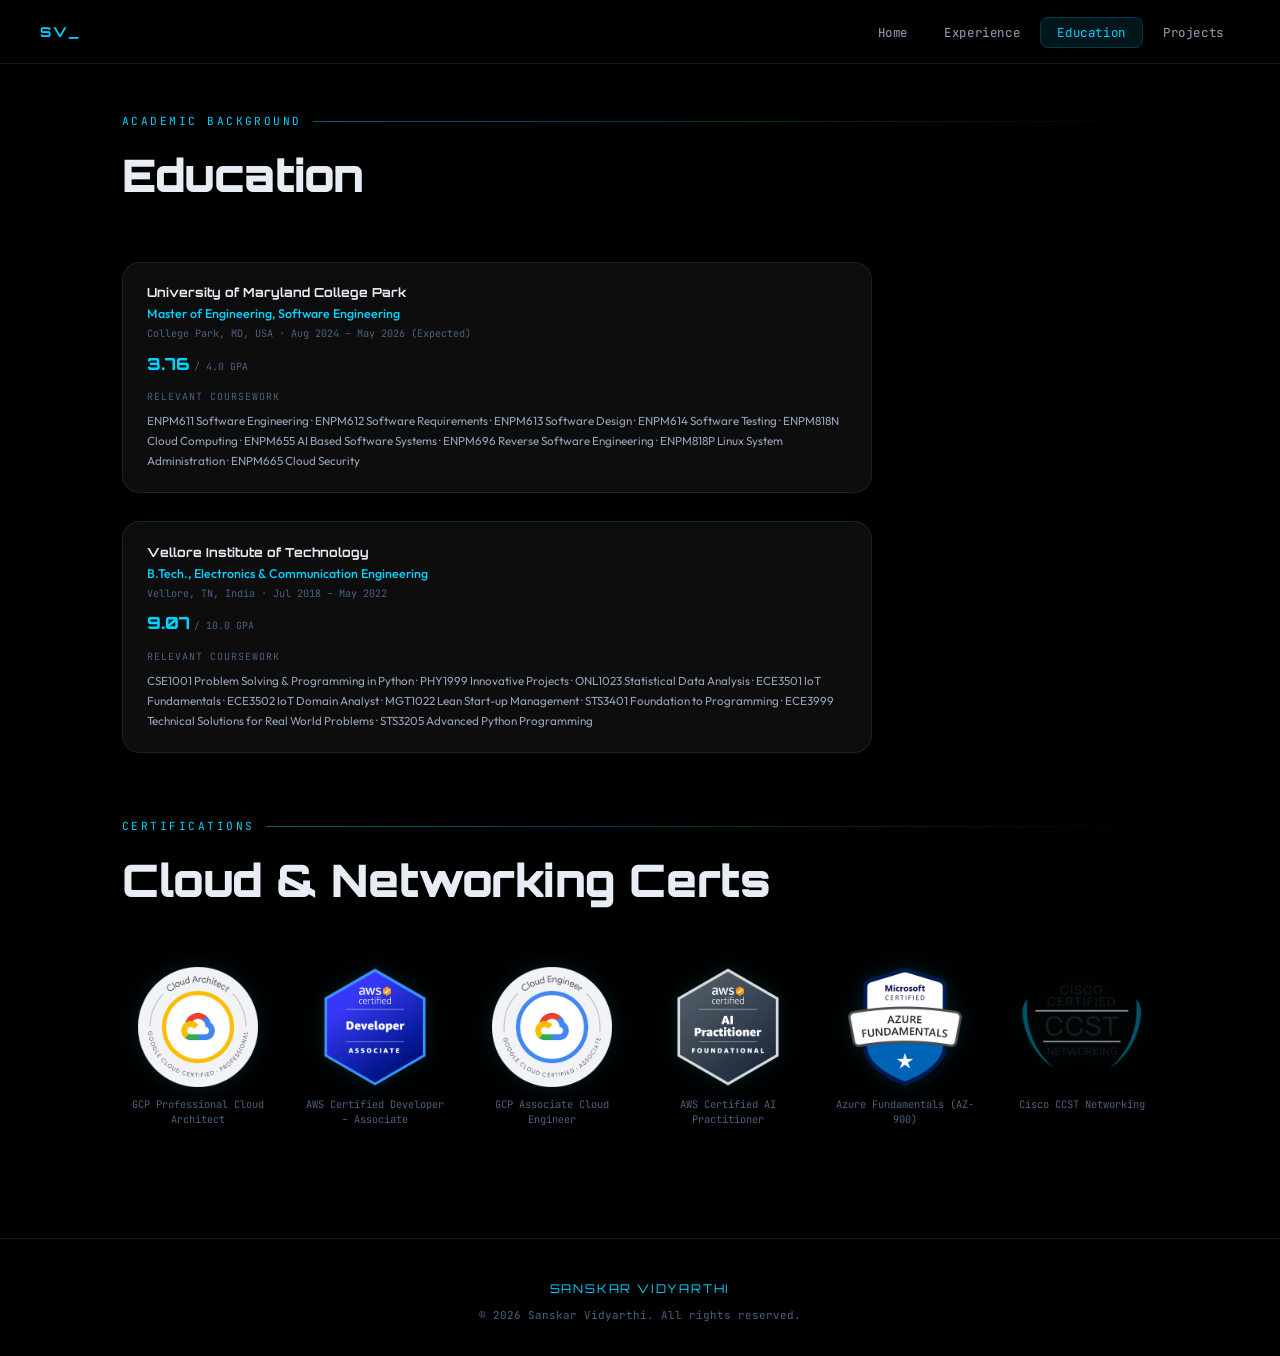
==== pages/education.html @ 335a266a "Website different sections added" ====
<!DOCTYPE html>
<html lang="en">
<head>
  <meta charset="UTF-8" />
  <meta name="viewport" content="width=device-width, initial-scale=1.0" />
  <title>Education — Sanskar Vidyarthi</title>
  <link rel="stylesheet" href="../css/global.css" />
  <link rel="stylesheet" href="../css/experience.css" />
  <style>
    /* ── Education-only overrides ── */
    .edu-standalone {
      display: flex;
      flex-direction: column;
      gap: 1.75rem;
      margin-bottom: 3.5rem;
    }
    .edu-standalone .dt-edu-card {
      max-width: 750px;
      width: 100%;
    }

    /* Certifications on this page too */
    .cert-badges-grid {
      display: grid;
      grid-template-columns: repeat(auto-fill, minmax(150px, 1fr));
      gap: 1.75rem 1.5rem;
      justify-items: center;
    }
    .cert-badge-card {
      display: flex;
      flex-direction: column;
      align-items: center;
      gap: 0.65rem;
    }
    .cert-badge-card img {
      width: 120px; height: 120px;
      object-fit: contain;
      filter: drop-shadow(0 0 10px rgba(0,210,255,0.12));
      transition: transform 0.25s, filter 0.25s;
    }
    .cert-badge-card:hover img {
      transform: translateY(-5px) scale(1.06);
      filter: drop-shadow(0 0 20px rgba(0,210,255,0.32));
    }
    .cert-badge-name {
      font-family: var(--font-mono);
      font-size: 0.65rem;
      color: var(--text-muted);
      text-align: center;
      line-height: 1.4;
      max-width: 140px;
    }
    .certs-section { margin-top: 4rem; }
  </style>
</head>
<body>

<!-- ── NAV ── -->
<nav>
  <a href="../index.html" class="nav-logo">SV_</a>
  <ul class="nav-links">
    <li><a href="../index.html">Home</a></li>
    <li><a href="experience.html">Experience</a></li>
    <li><a href="education.html">Education</a></li>
    <li><a href="projects.html">Projects</a></li>
  </ul>
  <button class="nav-hamburger" id="nav-hamburger" aria-label="Menu">
    <span></span><span></span><span></span>
  </button>
</nav>
<nav class="nav-mobile" id="nav-mobile">
  <a href="../index.html">Home</a>
  <a href="experience.html">Experience</a>
  <a href="education.html">Education</a>
  <a href="projects.html">Projects</a>
</nav>

<!-- ── PAGE CONTENT ── -->
<div class="page-content">

  <!-- Degrees -->
  <div class="section-label">academic background</div>
  <h1 class="page-title">Education</h1>

  <div class="edu-standalone">

    <div class="dt-edu-card reveal">
      <div class="dt-edu-inst">University of Maryland College Park</div>
      <div class="dt-edu-degree">Master of Engineering, Software Engineering</div>
      <div class="dt-edu-meta">College Park, MD, USA · Aug 2024 – May 2026 (Expected)</div>
      <div class="dt-edu-gpa">3.76 <span>/ 4.0 GPA</span></div>
      <div class="dt-courses-label">Relevant Coursework</div>
      <div class="dt-courses">ENPM611 Software Engineering · ENPM612 Software Requirements · ENPM613 Software Design · ENPM614 Software Testing · ENPM818N Cloud Computing · ENPM655 AI Based Software Systems · ENPM696 Reverse Software Engineering · ENPM818P Linux System Administration · ENPM665 Cloud Security</div>
    </div>

    <div class="dt-edu-card reveal">
      <div class="dt-edu-inst">Vellore Institute of Technology</div>
      <div class="dt-edu-degree">B.Tech., Electronics &amp; Communication Engineering</div>
      <div class="dt-edu-meta">Vellore, TN, India · Jul 2018 – May 2022</div>
      <div class="dt-edu-gpa">9.07 <span>/ 10.0 GPA</span></div>
      <div class="dt-courses-label">Relevant Coursework</div>
      <div class="dt-courses">CSE1001 Problem Solving &amp; Programming in Python · PHY1999 Innovative Projects · ONL1023 Statistical Data Analysis · ECE3501 IoT Fundamentals · ECE3502 IoT Domain Analyst · MGT1022 Lean Start-up Management · STS3401 Foundation to Programming · ECE3999 Technical Solutions for Real World Problems · STS3205 Advanced Python Programming</div>
    </div>

  </div>

  <!-- Certifications -->
  <div class="certs-section">
    <div class="section-label">certifications</div>
    <h1 class="page-title">Cloud &amp; Networking Certs</h1>
    <div class="cert-badges-grid">
      <div class="cert-badge-card reveal">
        <img src="../asset/cert-badges/professional-cloud-architect-certification.png" alt="GCP Professional Cloud Architect" />
        <div class="cert-badge-name">GCP Professional Cloud Architect</div>
      </div>
      <div class="cert-badge-card reveal">
        <img src="../asset/cert-badges/aws-certified-developer-associate.png" alt="AWS Certified Developer – Associate" />
        <div class="cert-badge-name">AWS Certified Developer – Associate</div>
      </div>
      <div class="cert-badge-card reveal">
        <img src="../asset/cert-badges/associate-cloud-engineer-certification.png" alt="GCP Associate Cloud Engineer" />
        <div class="cert-badge-name">GCP Associate Cloud Engineer</div>
      </div>
      <div class="cert-badge-card reveal">
        <img src="../asset/cert-badges/aws-certified-ai-practitioner.png" alt="AWS Certified AI Practitioner" />
        <div class="cert-badge-name">AWS Certified AI Practitioner</div>
      </div>
      <div class="cert-badge-card reveal">
        <img src="../asset/cert-badges/microsoft-certified-azure-fundamentals.png" alt="Azure Fundamentals AZ-900" />
        <div class="cert-badge-name">Azure Fundamentals (AZ-900)</div>
      </div>
      <div class="cert-badge-card reveal">
        <img src="../asset/cert-badges/cisco-certified-support-technician-networking-ccst-.1.png" alt="Cisco CCST Networking" />
        <div class="cert-badge-name">Cisco CCST Networking</div>
      </div>
    </div>
  </div>

</div>

<footer>
  <div class="footer-name">SANSKAR VIDYARTHI</div>
  <div class="footer-copy">© <span id="year"></span> Sanskar Vidyarthi. All rights reserved.</div>
</footer>

<script src="../js/main.js"></script>
</body>
</html>
---- css/global.css ----
/* ============================================================
   GLOBAL — shared variables, reset, nav, footer, buttons
   ============================================================ */

@import url('https://fonts.googleapis.com/css2?family=Orbitron:wght@700;900&family=Outfit:wght@300;400;500;600&family=JetBrains+Mono:wght@400;500&display=swap');

:root {
  --bg:           #000000;
  --bg-card:      #0d0d0d;
  --bg-card-hover:#141414;
  --border:       rgba(0, 210, 255, 0.14);
  --border-glow:  rgba(0, 210, 255, 0.45);
  --cyan:         #00d2ff;
  --cyan-dim:     rgba(0, 210, 255, 0.7);
  --cyan-muted:   rgba(0, 210, 255, 0.1);
  --violet:       #7c3aed;
  --gold:         #f59e0b;
  --text-primary:   #e8edf5;
  --text-secondary: #94a3b8;
  --text-muted:     #4b6080;
  --font-display: 'Orbitron', sans-serif;
  --font-body:    'Outfit', sans-serif;
  --font-mono:    'JetBrains Mono', monospace;
  --radius:    18px;
  --radius-lg: 26px;
  --nav-h:     64px;
}

/* ── RESET ── */
*, *::before, *::after { box-sizing: border-box; margin: 0; padding: 0; }
html { scroll-behavior: smooth; }
body {
  background: var(--bg);
  color: var(--text-primary);
  font-family: var(--font-body);
  font-size: 16px;
  line-height: 1.7;
  overflow-x: hidden;
  min-height: 100vh;
}

/* ── SCROLLBAR ── */
::-webkit-scrollbar { width: 4px; }
::-webkit-scrollbar-track { background: #000; }
::-webkit-scrollbar-thumb { background: rgba(0,210,255,0.3); border-radius: 4px; }

/* ── SHARED SECTION WRAPPER ── */
.page-content {
  max-width: 1100px;
  margin: 0 auto;
  padding: calc(var(--nav-h) + 3rem) 2rem 5rem;
}

/* ── SECTION LABEL ── */
.section-label {
  font-family: var(--font-mono);
  font-size: 0.7rem;
  color: var(--cyan);
  letter-spacing: 0.22em;
  text-transform: uppercase;
  margin-bottom: 0.4rem;
  display: flex;
  align-items: center;
  gap: 0.7rem;
}
.section-label::after {
  content: '';
  flex: 1;
  height: 1px;
  background: linear-gradient(to right, var(--border-glow), transparent);
}

/* ── PAGE TITLE ── */
h1.page-title {
  font-family: var(--font-display);
  font-size: clamp(1.8rem, 3.5vw, 2.8rem);
  font-weight: 900;
  color: var(--text-primary);
  margin-bottom: 3rem;
  letter-spacing: -0.01em;
}

/* ── TECH CHIP ── */
.tech-chip {
  font-family: var(--font-mono);
  font-size: 0.68rem;
  padding: 0.2rem 0.6rem;
  border-radius: 6px;
  background: rgba(0, 210, 255, 0.07);
  border: 1px solid rgba(0, 210, 255, 0.18);
  color: var(--cyan-dim);
}

/* ============================================================
   NAVIGATION
   ============================================================ */
nav {
  position: fixed;
  top: 0; left: 0; right: 0;
  z-index: 100;
  height: var(--nav-h);
  padding: 0 2.5rem;
  display: flex;
  align-items: center;
  justify-content: space-between;
  background: rgba(0, 0, 0, 0.85);
  backdrop-filter: blur(16px);
  border-bottom: 1px solid var(--border);
}

.nav-logo {
  font-family: var(--font-display);
  font-size: 0.85rem;
  font-weight: 700;
  color: var(--cyan);
  letter-spacing: 0.12em;
  text-decoration: none;
}

.nav-links {
  display: flex;
  gap: 0.25rem;
  list-style: none;
}

.nav-links a {
  font-family: var(--font-mono);
  font-size: 0.78rem;
  color: var(--text-secondary);
  text-decoration: none;
  letter-spacing: 0.05em;
  padding: 0.4rem 1rem;
  border-radius: 8px;
  transition: color 0.2s, background 0.2s;
}

.nav-links a:hover {
  color: var(--cyan);
  background: var(--cyan-muted);
}

.nav-links a.active {
  color: var(--cyan);
  background: var(--cyan-muted);
  border: 1px solid rgba(0,210,255,0.2);
}

/* ── HAMBURGER (mobile) ── */
.nav-hamburger {
  display: none;
  flex-direction: column;
  gap: 5px;
  cursor: pointer;
  padding: 4px;
  background: none;
  border: none;
}
.nav-hamburger span {
  display: block;
  width: 22px;
  height: 2px;
  background: var(--text-secondary);
  border-radius: 2px;
  transition: background 0.2s;
}
.nav-hamburger:hover span { background: var(--cyan); }

/* ── MOBILE MENU ── */
.nav-mobile {
  display: none;
  position: fixed;
  top: var(--nav-h);
  left: 0; right: 0;
  background: rgba(0,0,0,0.97);
  border-bottom: 1px solid var(--border);
  padding: 1rem 2rem;
  flex-direction: column;
  gap: 0.25rem;
  z-index: 99;
}
.nav-mobile.open { display: flex; }
.nav-mobile a {
  font-family: var(--font-mono);
  font-size: 0.85rem;
  color: var(--text-secondary);
  text-decoration: none;
  padding: 0.65rem 1rem;
  border-radius: 8px;
  transition: color 0.2s, background 0.2s;
}
.nav-mobile a:hover,
.nav-mobile a.active { color: var(--cyan); background: var(--cyan-muted); }

/* ============================================================
   BUTTONS
   ============================================================ */
.btn-primary {
  display: inline-flex;
  align-items: center;
  gap: 0.5rem;
  padding: 0.75rem 1.75rem;
  background: var(--cyan);
  color: #000;
  font-family: var(--font-body);
  font-weight: 600;
  font-size: 0.9rem;
  border-radius: 100px;
  text-decoration: none;
  transition: transform 0.2s, box-shadow 0.2s;
  box-shadow: 0 0 18px rgba(0,210,255,0.3);
}
.btn-primary:hover {
  transform: translateY(-2px);
  box-shadow: 0 0 32px rgba(0,210,255,0.55);
}

.btn-ghost {
  display: inline-flex;
  align-items: center;
  gap: 0.5rem;
  padding: 0.75rem 1.75rem;
  border: 1px solid var(--border-glow);
  color: var(--cyan);
  font-family: var(--font-body);
  font-weight: 500;
  font-size: 0.9rem;
  border-radius: 100px;
  text-decoration: none;
  background: var(--cyan-muted);
  transition: transform 0.2s, background 0.2s, box-shadow 0.2s;
}
.btn-ghost:hover {
  transform: translateY(-2px);
  background: rgba(0,210,255,0.18);
  box-shadow: 0 0 18px rgba(0,210,255,0.18);
}

.btn-icon {
  display: inline-flex;
  align-items: center;
  gap: 0.45rem;
  padding: 0.5rem 1.1rem;
  border: 1px solid var(--border);
  color: var(--text-secondary);
  font-family: var(--font-mono);
  font-size: 0.72rem;
  border-radius: 8px;
  text-decoration: none;
  background: var(--bg-card);
  transition: border-color 0.2s, color 0.2s, background 0.2s;
}
.btn-icon:hover {
  border-color: var(--border-glow);
  color: var(--cyan);
  background: var(--cyan-muted);
}

/* ============================================================
   FOOTER
   ============================================================ */
footer {
  text-align: center;
  padding: 2.5rem 2rem 2rem;
  border-top: 1px solid var(--border);
  margin-top: 2rem;
}
.footer-name {
  font-family: var(--font-display);
  font-size: 0.75rem;
  color: var(--cyan);
  letter-spacing: 0.15em;
  margin-bottom: 0.4rem;
}
.footer-copy {
  font-family: var(--font-mono);
  font-size: 0.68rem;
  color: var(--text-muted);
}

/* ============================================================
   ANIMATIONS
   ============================================================ */
@keyframes fadeInUp {
  from { opacity: 0; transform: translateY(18px); }
  to   { opacity: 1; transform: translateY(0); }
}
@keyframes revealUp {
  from { opacity: 0; transform: translateY(22px); }
  to   { opacity: 1; transform: translateY(0); }
}
@keyframes spin {
  from { transform: rotate(0deg); }
  to   { transform: rotate(360deg); }
}

.reveal {
  opacity: 0;
  transform: translateY(22px);
}
.reveal.visible {
  animation: revealUp 0.5s ease forwards;
}

/* ============================================================
   RESPONSIVE
   ============================================================ */
@media (max-width: 768px) {
  .nav-links { display: none; }
  .nav-hamburger { display: flex; }
  .page-content { padding-top: calc(var(--nav-h) + 2rem); padding-left: 1.25rem; padding-right: 1.25rem; }
}
---- css/experience.css ----
/* ============================================================
   EXPERIENCE PAGE STYLES
   ============================================================ */

/* ── DUAL TIMELINE ── */
.dt-col-labels {
  display: grid;
  grid-template-columns: 1fr 56px 1fr;
  margin-bottom: 1.25rem;
}
.dt-col-label-work,
.dt-col-label-edu {
  font-family: var(--font-mono);
  font-size: 0.68rem;
  color: var(--text-muted);
  letter-spacing: 0.15em;
  text-transform: uppercase;
}
.dt-col-label-work { text-align: right; padding-right: 1.5rem; }
.dt-col-label-edu  { padding-left: 1.5rem; }

.dual-timeline {
  position: relative;
}
.dual-timeline::before {
  content: '';
  position: absolute;
  left: 50%;
  top: 0; bottom: 0;
  width: 1px;
  transform: translateX(-50%);
  background: linear-gradient(to bottom, var(--cyan) 0%, rgba(0,210,255,0.04) 100%);
  z-index: 0;
}

.dt-row {
  display: grid;
  grid-template-columns: 1fr 56px 1fr;
  align-items: flex-start;
  margin-bottom: 2.25rem;
}

.dt-left-cell  { display: flex; justify-content: flex-end; padding-right: 1.75rem; }
.dt-right-cell { display: flex; justify-content: flex-start; padding-left: 1.75rem; }

.dt-center-cell {
  display: flex;
  justify-content: center;
  padding-top: 1.35rem;
  position: relative;
  z-index: 1;
}
.dt-dot {
  width: 13px; height: 13px;
  border-radius: 50%;
  background: var(--bg);
  border: 2px solid var(--cyan);
  box-shadow: 0 0 10px rgba(0,210,255,0.5);
}

/* ── SHARED CARD BASE ── */
.dt-work-card,
.dt-edu-card {
  background: var(--bg-card);
  border: 1px solid var(--border);
  border-radius: var(--radius);
  padding: 1.35rem 1.5rem;
  width: 100%;
  position: relative;
  overflow: hidden;
  transition: border-color 0.22s, background 0.22s;
}
.dt-work-card::before,
.dt-edu-card::before {
  content: '';
  position: absolute;
  top: 0; left: 0; right: 0;
  height: 2px;
  opacity: 0;
  transition: opacity 0.3s;
}
.dt-work-card::before { background: linear-gradient(90deg, var(--cyan), var(--violet)); }
.dt-edu-card::before  { background: linear-gradient(90deg, var(--violet), var(--cyan)); }
.dt-work-card:hover::before,
.dt-edu-card:hover::before { opacity: 1; }
.dt-work-card:hover,
.dt-edu-card:hover { border-color: var(--border-glow); background: var(--bg-card-hover); }

/* Reveal animation */
.dt-work-card, .dt-edu-card { opacity: 0; transform: translateY(18px); }
.dt-work-card.visible, .dt-edu-card.visible { animation: revealUp 0.5s ease forwards; }

/* ── WORK CARD INTERNALS ── */
.dt-role {
  font-family: var(--font-display);
  font-size: 0.78rem;
  font-weight: 700;
  color: var(--text-primary);
  letter-spacing: 0.02em;
  line-height: 1.3;
  margin-bottom: 0.18rem;
}
.dt-company {
  font-size: 0.8rem;
  color: var(--cyan);
  font-weight: 600;
  margin-bottom: 0.12rem;
}
.dt-meta {
  font-family: var(--font-mono);
  font-size: 0.64rem;
  color: var(--text-muted);
  margin-bottom: 0.85rem;
  line-height: 1.5;
}
.dt-bullets {
  list-style: none;
  display: flex;
  flex-direction: column;
  gap: 0.4rem;
}
.dt-bullets li {
  font-size: 0.8rem;
  color: var(--text-secondary);
  padding-left: 1.05rem;
  position: relative;
  line-height: 1.55;
}
.dt-bullets li::before {
  content: '▸';
  position: absolute;
  left: 0;
  color: var(--cyan);
  font-size: 0.64rem;
  top: 4px;
}
.dt-bullets li.extra { display: none; }
.dt-bullets.expanded li.extra { display: list-item; }

.dt-toggle {
  margin-top: 0.7rem;
  font-family: var(--font-mono);
  font-size: 0.65rem;
  color: var(--cyan);
  background: none;
  border: 1px solid rgba(0,210,255,0.22);
  border-radius: 100px;
  padding: 0.22rem 0.7rem;
  cursor: pointer;
  display: inline-flex;
  align-items: center;
  gap: 0.3rem;
  transition: background 0.2s, border-color 0.2s;
}
.dt-toggle:hover { background: var(--cyan-muted); border-color: var(--border-glow); }

.dt-tech { display: flex; flex-wrap: wrap; gap: 0.3rem; margin-top: 0.85rem; }

/* ── EDUCATION CARD INTERNALS ── */
.dt-edu-inst {
  font-family: var(--font-display);
  font-size: 0.78rem;
  font-weight: 700;
  color: var(--text-primary);
  line-height: 1.3;
  margin-bottom: 0.18rem;
}
.dt-edu-degree {
  font-size: 0.78rem;
  color: var(--cyan);
  font-weight: 500;
  margin-bottom: 0.12rem;
}
.dt-edu-meta {
  font-family: var(--font-mono);
  font-size: 0.64rem;
  color: var(--text-muted);
  margin-bottom: 0.5rem;
  line-height: 1.5;
}
.dt-edu-gpa {
  font-family: var(--font-display);
  font-size: 1.05rem;
  font-weight: 900;
  color: var(--cyan);
  margin-bottom: 0.7rem;
  display: inline-flex;
  align-items: baseline;
  gap: 0.25rem;
}
.dt-edu-gpa span {
  font-size: 0.62rem;
  font-weight: 400;
  color: var(--text-muted);
  font-family: var(--font-mono);
}
.dt-courses-label {
  font-family: var(--font-mono);
  font-size: 0.62rem;
  color: var(--text-muted);
  letter-spacing: 0.1em;
  text-transform: uppercase;
  margin-bottom: 0.3rem;
}
.dt-courses {
  font-size: 0.73rem;
  color: var(--text-secondary);
  line-height: 1.7;
}

/* ── RESPONSIVE ── */
@media (max-width: 768px) {
  .dt-col-labels { display: none; }
  .dual-timeline::before { left: 18px; transform: none; }
  .dt-row {
    grid-template-columns: 36px 1fr;
    grid-template-rows: auto auto;
    margin-bottom: 1.5rem;
  }
  .dt-center-cell { grid-column: 1; grid-row: 1; padding-top: 1.35rem; justify-content: center; }
  .dt-left-cell   { grid-column: 2; grid-row: 1; padding: 0 0 0 1rem; justify-content: flex-start; }
  .dt-right-cell  { grid-column: 2; grid-row: 2; padding: 0.75rem 0 0 1rem; justify-content: flex-start; }
  .dt-right-cell.dt-empty { display: none; }
}
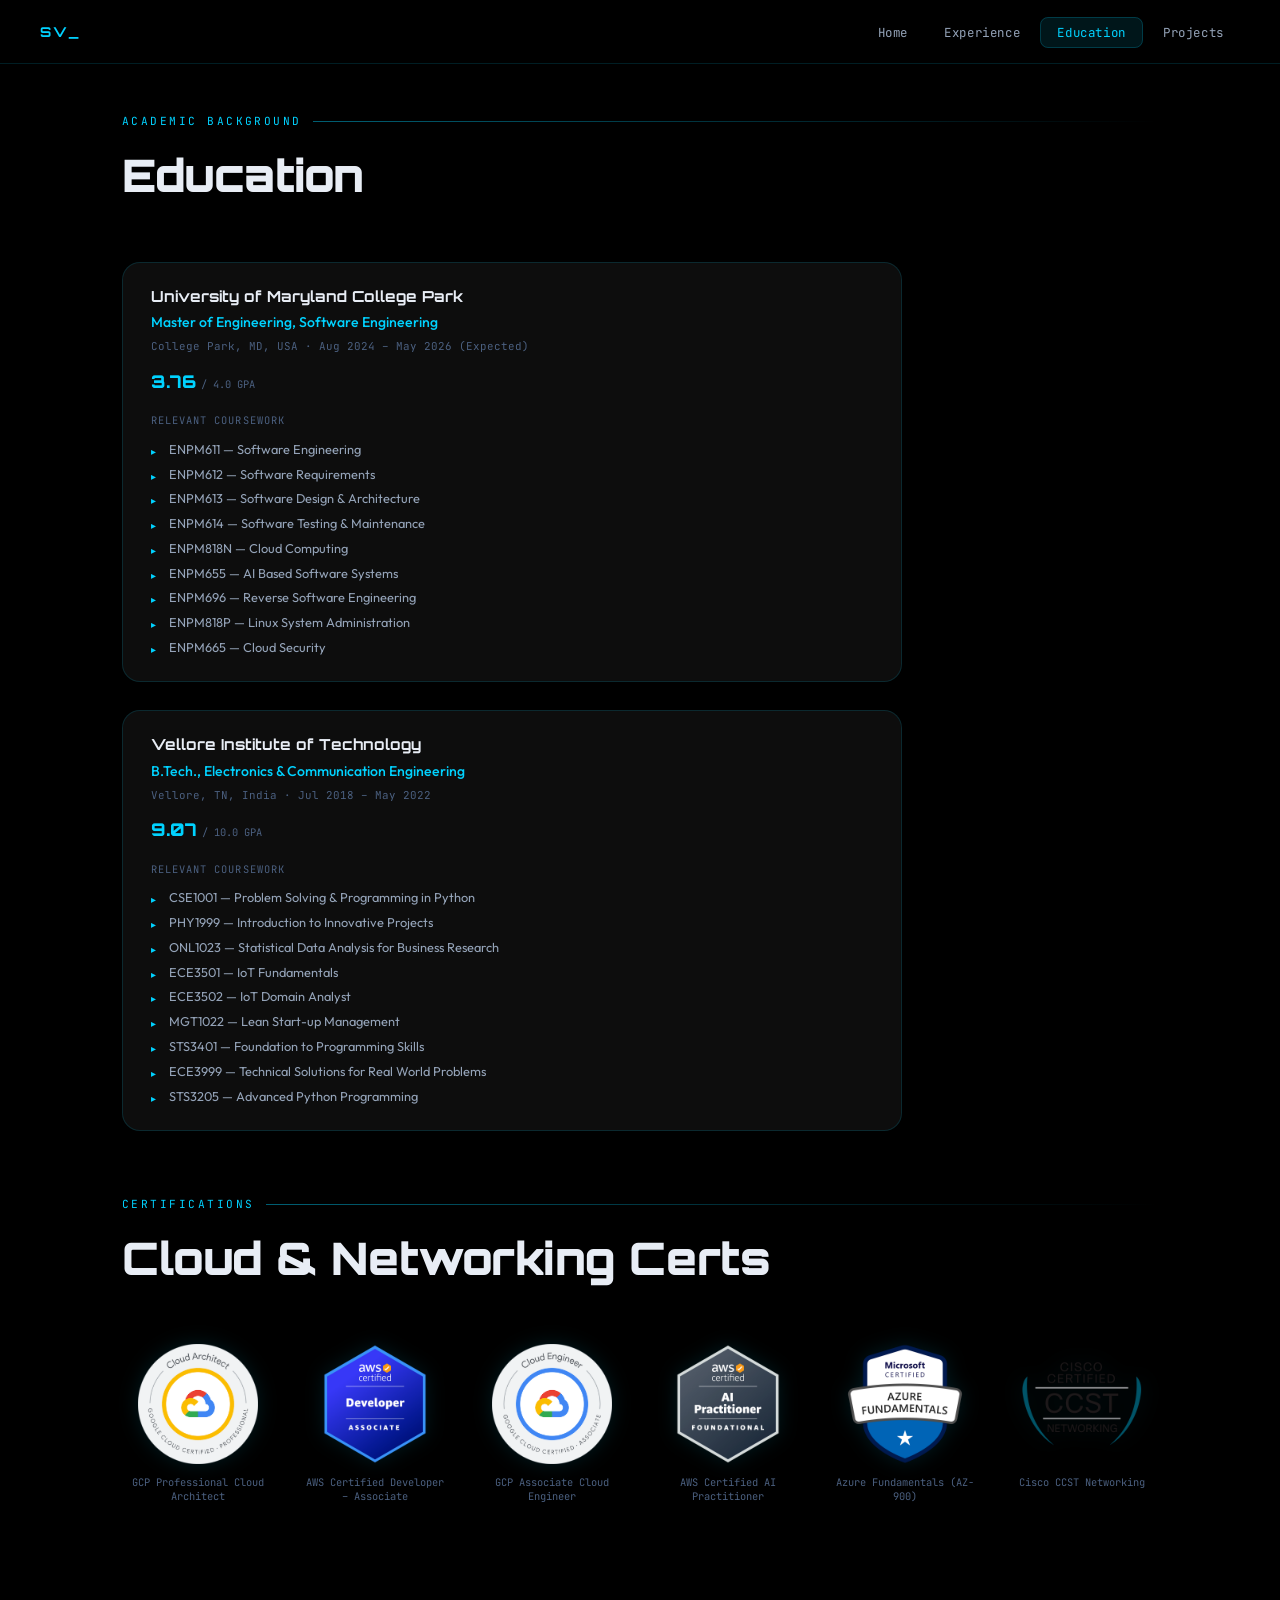
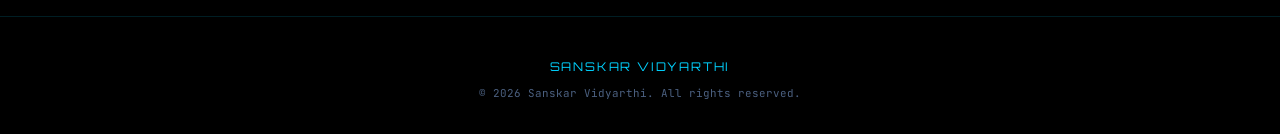
==== commit 1439dfbc: "Organizing experenece and education page" ====
--- a/pages/education.html
+++ b/pages/education.html
@@ -7,19 +7,15 @@
   <link rel="stylesheet" href="../css/global.css" />
   <link rel="stylesheet" href="../css/experience.css" />
   <style>
-    /* ── Education-only overrides ── */
     .edu-standalone {
       display: flex;
       flex-direction: column;
       gap: 1.75rem;
       margin-bottom: 3.5rem;
     }
-    .edu-standalone .dt-edu-card {
-      max-width: 750px;
-      width: 100%;
-    }
+    .edu-standalone .dt-edu-card { max-width: 780px; }
 
-    /* Certifications on this page too */
+    /* Certifications */
     .cert-badges-grid {
       display: grid;
       grid-template-columns: repeat(auto-fill, minmax(150px, 1fr));
@@ -75,31 +71,51 @@
   <a href="projects.html">Projects</a>
 </nav>
 
-<!-- ── PAGE CONTENT ── -->
 <div class="page-content">
 
-  <!-- Degrees -->
   <div class="section-label">academic background</div>
   <h1 class="page-title">Education</h1>
 
   <div class="edu-standalone">
 
+    <!-- UMD -->
     <div class="dt-edu-card reveal">
       <div class="dt-edu-inst">University of Maryland College Park</div>
       <div class="dt-edu-degree">Master of Engineering, Software Engineering</div>
       <div class="dt-edu-meta">College Park, MD, USA · Aug 2024 – May 2026 (Expected)</div>
       <div class="dt-edu-gpa">3.76 <span>/ 4.0 GPA</span></div>
       <div class="dt-courses-label">Relevant Coursework</div>
-      <div class="dt-courses">ENPM611 Software Engineering · ENPM612 Software Requirements · ENPM613 Software Design · ENPM614 Software Testing · ENPM818N Cloud Computing · ENPM655 AI Based Software Systems · ENPM696 Reverse Software Engineering · ENPM818P Linux System Administration · ENPM665 Cloud Security</div>
+      <ul class="dt-courses-list">
+        <li>ENPM611 — Software Engineering</li>
+        <li>ENPM612 — Software Requirements</li>
+        <li>ENPM613 — Software Design &amp; Architecture</li>
+        <li>ENPM614 — Software Testing &amp; Maintenance</li>
+        <li>ENPM818N — Cloud Computing</li>
+        <li>ENPM655 — AI Based Software Systems</li>
+        <li>ENPM696 — Reverse Software Engineering</li>
+        <li>ENPM818P — Linux System Administration</li>
+        <li>ENPM665 — Cloud Security</li>
+      </ul>
     </div>
 
+    <!-- VIT -->
     <div class="dt-edu-card reveal">
       <div class="dt-edu-inst">Vellore Institute of Technology</div>
       <div class="dt-edu-degree">B.Tech., Electronics &amp; Communication Engineering</div>
       <div class="dt-edu-meta">Vellore, TN, India · Jul 2018 – May 2022</div>
       <div class="dt-edu-gpa">9.07 <span>/ 10.0 GPA</span></div>
       <div class="dt-courses-label">Relevant Coursework</div>
-      <div class="dt-courses">CSE1001 Problem Solving &amp; Programming in Python · PHY1999 Innovative Projects · ONL1023 Statistical Data Analysis · ECE3501 IoT Fundamentals · ECE3502 IoT Domain Analyst · MGT1022 Lean Start-up Management · STS3401 Foundation to Programming · ECE3999 Technical Solutions for Real World Problems · STS3205 Advanced Python Programming</div>
+      <ul class="dt-courses-list">
+        <li>CSE1001 — Problem Solving &amp; Programming in Python</li>
+        <li>PHY1999 — Introduction to Innovative Projects</li>
+        <li>ONL1023 — Statistical Data Analysis for Business Research</li>
+        <li>ECE3501 — IoT Fundamentals</li>
+        <li>ECE3502 — IoT Domain Analyst</li>
+        <li>MGT1022 — Lean Start-up Management</li>
+        <li>STS3401 — Foundation to Programming Skills</li>
+        <li>ECE3999 — Technical Solutions for Real World Problems</li>
+        <li>STS3205 — Advanced Python Programming</li>
+      </ul>
     </div>
 
   </div>
--- a/css/experience.css
+++ b/css/experience.css
@@ -1,28 +1,15 @@
 /* ============================================================
-   EXPERIENCE PAGE STYLES
+   EXPERIENCE PAGE STYLES — alternating single-spine timeline
    ============================================================ */
 
-/* ── DUAL TIMELINE ── */
-.dt-col-labels {
-  display: grid;
-  grid-template-columns: 1fr 56px 1fr;
-  margin-bottom: 1.25rem;
-}
-.dt-col-label-work,
-.dt-col-label-edu {
-  font-family: var(--font-mono);
-  font-size: 0.68rem;
-  color: var(--text-muted);
-  letter-spacing: 0.15em;
-  text-transform: uppercase;
-}
-.dt-col-label-work { text-align: right; padding-right: 1.5rem; }
-.dt-col-label-edu  { padding-left: 1.5rem; }
-
-.dual-timeline {
-  position: relative;
-}
-.dual-timeline::before {
+/* ── ALTERNATING TIMELINE ── */
+.alt-timeline {
+  position: relative;
+  padding: 0;
+}
+
+/* Central vertical spine */
+.alt-timeline::before {
   content: '';
   position: absolute;
   left: 50%;
@@ -33,96 +20,98 @@
   z-index: 0;
 }
 
-.dt-row {
+/* Each row: 3 columns — card | spine | empty  OR  empty | spine | card */
+.alt-row {
   display: grid;
   grid-template-columns: 1fr 56px 1fr;
   align-items: flex-start;
-  margin-bottom: 2.25rem;
-}
-
-.dt-left-cell  { display: flex; justify-content: flex-end; padding-right: 1.75rem; }
-.dt-right-cell { display: flex; justify-content: flex-start; padding-left: 1.75rem; }
-
-.dt-center-cell {
+  margin-bottom: 2.5rem;
+}
+
+/* Spine column — dot centred on it */
+.alt-spine-cell {
   display: flex;
   justify-content: center;
-  padding-top: 1.35rem;
+  padding-top: 1.4rem;
   position: relative;
   z-index: 1;
 }
-.dt-dot {
-  width: 13px; height: 13px;
+
+.alt-dot {
+  width: 14px; height: 14px;
   border-radius: 50%;
   background: var(--bg);
   border: 2px solid var(--cyan);
-  box-shadow: 0 0 10px rgba(0,210,255,0.5);
-}
-
-/* ── SHARED CARD BASE ── */
-.dt-work-card,
-.dt-edu-card {
+  box-shadow: 0 0 12px rgba(0,210,255,0.55);
+  flex-shrink: 0;
+}
+
+/* Card column — left variant pushes card to right edge of its column */
+.alt-left .alt-card-cell  { padding-right: 1.75rem; display: flex; justify-content: flex-end; }
+.alt-right .alt-card-cell { padding-left: 1.75rem;  display: flex; justify-content: flex-start; }
+
+.alt-empty-cell { /* spacer */ }
+
+/* ── WORK CARD BASE ── */
+.dt-work-card {
   background: var(--bg-card);
   border: 1px solid var(--border);
   border-radius: var(--radius);
-  padding: 1.35rem 1.5rem;
+  padding: 1.4rem 1.6rem;
   width: 100%;
   position: relative;
   overflow: hidden;
   transition: border-color 0.22s, background 0.22s;
-}
-.dt-work-card::before,
-.dt-edu-card::before {
+  opacity: 0;
+  transform: translateY(18px);
+}
+
+.dt-work-card::before {
   content: '';
   position: absolute;
   top: 0; left: 0; right: 0;
   height: 2px;
+  background: linear-gradient(90deg, var(--cyan), var(--violet));
   opacity: 0;
   transition: opacity 0.3s;
 }
-.dt-work-card::before { background: linear-gradient(90deg, var(--cyan), var(--violet)); }
-.dt-edu-card::before  { background: linear-gradient(90deg, var(--violet), var(--cyan)); }
-.dt-work-card:hover::before,
-.dt-edu-card:hover::before { opacity: 1; }
-.dt-work-card:hover,
-.dt-edu-card:hover { border-color: var(--border-glow); background: var(--bg-card-hover); }
-
-/* Reveal animation */
-.dt-work-card, .dt-edu-card { opacity: 0; transform: translateY(18px); }
-.dt-work-card.visible, .dt-edu-card.visible { animation: revealUp 0.5s ease forwards; }
+.dt-work-card:hover::before { opacity: 1; }
+.dt-work-card:hover { border-color: var(--border-glow); background: var(--bg-card-hover); }
+.dt-work-card.visible { animation: revealUp 0.5s ease forwards; }
 
 /* ── WORK CARD INTERNALS ── */
 .dt-role {
   font-family: var(--font-display);
-  font-size: 0.78rem;
+  font-size: 0.82rem;
   font-weight: 700;
   color: var(--text-primary);
   letter-spacing: 0.02em;
   line-height: 1.3;
-  margin-bottom: 0.18rem;
+  margin-bottom: 0.2rem;
 }
 .dt-company {
-  font-size: 0.8rem;
+  font-size: 0.83rem;
   color: var(--cyan);
   font-weight: 600;
   margin-bottom: 0.12rem;
 }
 .dt-meta {
   font-family: var(--font-mono);
-  font-size: 0.64rem;
-  color: var(--text-muted);
-  margin-bottom: 0.85rem;
+  font-size: 0.65rem;
+  color: var(--text-muted);
+  margin-bottom: 0.9rem;
   line-height: 1.5;
 }
 .dt-bullets {
   list-style: none;
   display: flex;
   flex-direction: column;
-  gap: 0.4rem;
+  gap: 0.45rem;
 }
 .dt-bullets li {
-  font-size: 0.8rem;
+  font-size: 0.82rem;
   color: var(--text-secondary);
-  padding-left: 1.05rem;
+  padding-left: 1.1rem;
   position: relative;
   line-height: 1.55;
 }
@@ -131,14 +120,14 @@
   position: absolute;
   left: 0;
   color: var(--cyan);
-  font-size: 0.64rem;
+  font-size: 0.65rem;
   top: 4px;
 }
 .dt-bullets li.extra { display: none; }
 .dt-bullets.expanded li.extra { display: list-item; }
 
 .dt-toggle {
-  margin-top: 0.7rem;
+  margin-top: 0.75rem;
   font-family: var(--font-mono);
   font-size: 0.65rem;
   color: var(--cyan);
@@ -154,71 +143,136 @@
 }
 .dt-toggle:hover { background: var(--cyan-muted); border-color: var(--border-glow); }
 
-.dt-tech { display: flex; flex-wrap: wrap; gap: 0.3rem; margin-top: 0.85rem; }
-
-/* ── EDUCATION CARD INTERNALS ── */
+.dt-tech { display: flex; flex-wrap: wrap; gap: 0.35rem; margin-top: 0.9rem; }
+
+/* ── EDUCATION PAGE — degree card ── */
+.dt-edu-card {
+  background: var(--bg-card);
+  border: 1px solid var(--border);
+  border-radius: var(--radius);
+  padding: 1.5rem 1.75rem;
+  width: 100%;
+  position: relative;
+  overflow: hidden;
+  transition: border-color 0.22s, background 0.22s;
+  opacity: 0;
+  transform: translateY(18px);
+}
+.dt-edu-card::before {
+  content: '';
+  position: absolute;
+  top: 0; left: 0; right: 0;
+  height: 2px;
+  background: linear-gradient(90deg, var(--violet), var(--cyan));
+  opacity: 0;
+  transition: opacity 0.3s;
+}
+.dt-edu-card:hover::before { opacity: 1; }
+.dt-edu-card:hover { border-color: var(--border-glow); background: var(--bg-card-hover); }
+.dt-edu-card.visible { animation: revealUp 0.5s ease forwards; }
+
 .dt-edu-inst {
   font-family: var(--font-display);
-  font-size: 0.78rem;
+  font-size: 0.95rem;
   font-weight: 700;
   color: var(--text-primary);
   line-height: 1.3;
-  margin-bottom: 0.18rem;
+  margin-bottom: 0.3rem;
 }
 .dt-edu-degree {
-  font-size: 0.78rem;
+  font-size: 0.88rem;
   color: var(--cyan);
   font-weight: 500;
-  margin-bottom: 0.12rem;
+  margin-bottom: 0.2rem;
 }
 .dt-edu-meta {
   font-family: var(--font-mono);
-  font-size: 0.64rem;
-  color: var(--text-muted);
-  margin-bottom: 0.5rem;
+  font-size: 0.68rem;
+  color: var(--text-muted);
+  margin-bottom: 0.75rem;
   line-height: 1.5;
 }
 .dt-edu-gpa {
   font-family: var(--font-display);
-  font-size: 1.05rem;
+  font-size: 1.1rem;
   font-weight: 900;
   color: var(--cyan);
-  margin-bottom: 0.7rem;
+  margin-bottom: 1rem;
   display: inline-flex;
   align-items: baseline;
-  gap: 0.25rem;
+  gap: 0.3rem;
 }
 .dt-edu-gpa span {
-  font-size: 0.62rem;
+  font-size: 0.65rem;
   font-weight: 400;
   color: var(--text-muted);
   font-family: var(--font-mono);
 }
 .dt-courses-label {
   font-family: var(--font-mono);
-  font-size: 0.62rem;
+  font-size: 0.65rem;
   color: var(--text-muted);
   letter-spacing: 0.1em;
   text-transform: uppercase;
-  margin-bottom: 0.3rem;
-}
-.dt-courses {
-  font-size: 0.73rem;
+  margin-bottom: 0.6rem;
+}
+
+/* Coursework as individual bullet points */
+.dt-courses-list {
+  list-style: none;
+  display: flex;
+  flex-direction: column;
+  gap: 0.35rem;
+}
+.dt-courses-list li {
+  font-size: 0.8rem;
   color: var(--text-secondary);
-  line-height: 1.7;
+  padding-left: 1.1rem;
+  position: relative;
+  line-height: 1.5;
+}
+.dt-courses-list li::before {
+  content: '▸';
+  position: absolute;
+  left: 0;
+  color: var(--cyan);
+  font-size: 0.65rem;
+  top: 4px;
 }
 
 /* ── RESPONSIVE ── */
 @media (max-width: 768px) {
-  .dt-col-labels { display: none; }
-  .dual-timeline::before { left: 18px; transform: none; }
-  .dt-row {
+  /* Collapse to left-spine single column */
+  .alt-timeline::before { left: 18px; transform: none; }
+
+  .alt-row {
     grid-template-columns: 36px 1fr;
-    grid-template-rows: auto auto;
-    margin-bottom: 1.5rem;
+    grid-template-rows: 1fr;
+    margin-bottom: 1.75rem;
   }
-  .dt-center-cell { grid-column: 1; grid-row: 1; padding-top: 1.35rem; justify-content: center; }
-  .dt-left-cell   { grid-column: 2; grid-row: 1; padding: 0 0 0 1rem; justify-content: flex-start; }
-  .dt-right-cell  { grid-column: 2; grid-row: 2; padding: 0.75rem 0 0 1rem; justify-content: flex-start; }
-  .dt-right-cell.dt-empty { display: none; }
-}
+
+  /* Spine always in column 1 */
+  .alt-row .alt-spine-cell {
+    grid-column: 1;
+    grid-row: 1;
+    padding-top: 1.4rem;
+    justify-content: center;
+  }
+
+  /* Card always in column 2 regardless of left/right */
+  .alt-left .alt-card-cell,
+  .alt-right .alt-card-cell {
+    grid-column: 2;
+    grid-row: 1;
+    padding: 0 0 0 1rem;
+    justify-content: flex-start;
+  }
+
+  /* Hide empty spacer cells on mobile */
+  .alt-left .alt-empty-cell,
+  .alt-right .alt-empty-cell { display: none; }
+
+  /* Reorder: on left rows, spine is already col 1; on right rows, move spine before card */
+  .alt-right .alt-empty-cell { display: none; }
+  .alt-right .alt-spine-cell { order: -1; }
+}
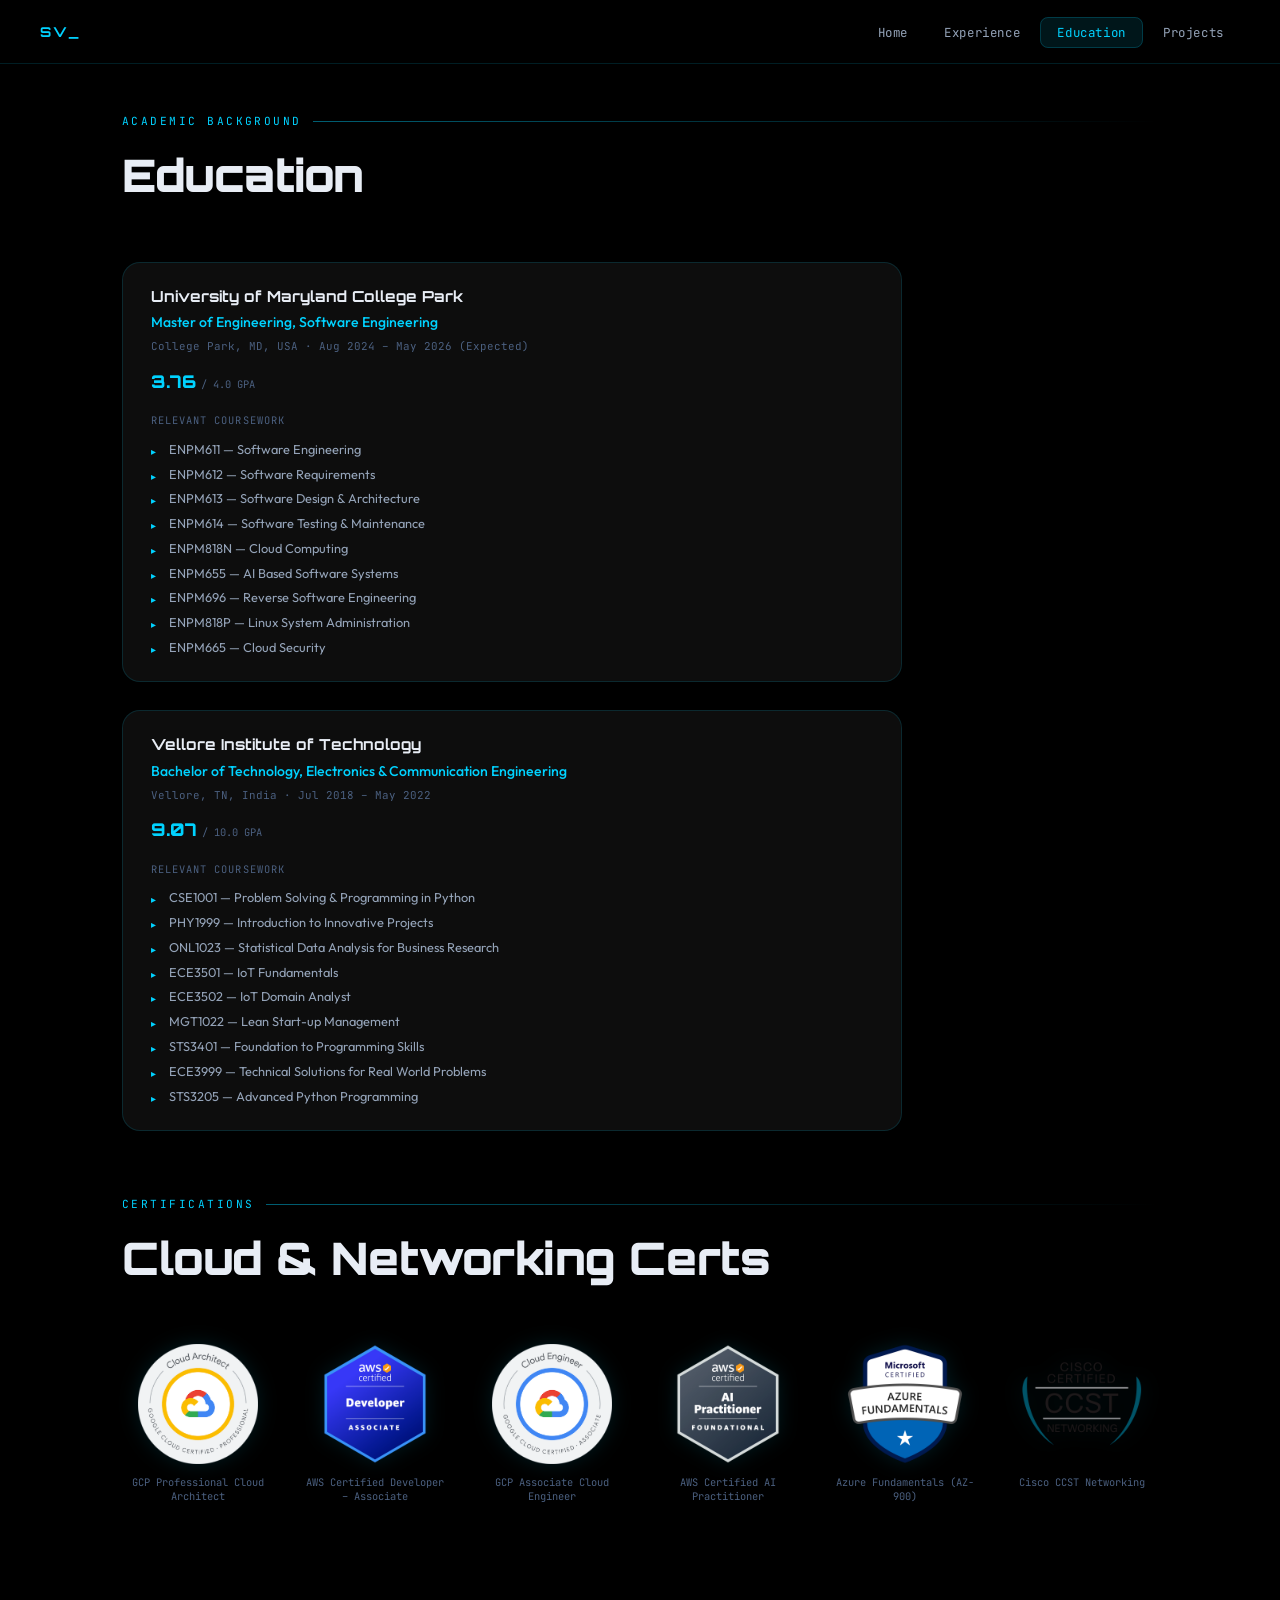
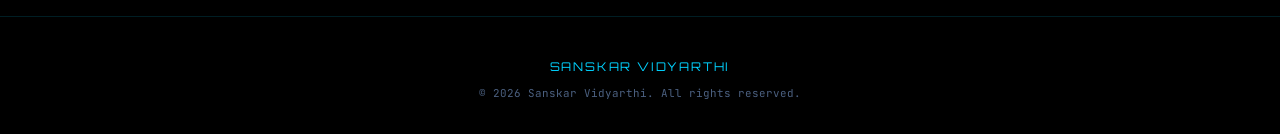
==== commit 985ff565: "responsiveness bug fixes" ====
--- a/pages/education.html
+++ b/pages/education.html
@@ -1,4 +1,4 @@
-<!DOCTYPE html>
+﻿<!DOCTYPE html>
 <html lang="en">
 <head>
   <meta charset="UTF-8" />
@@ -64,12 +64,12 @@
     <span></span><span></span><span></span>
   </button>
 </nav>
-<nav class="nav-mobile" id="nav-mobile">
+<div class="nav-mobile" id="nav-mobile">
   <a href="../index.html">Home</a>
   <a href="experience.html">Experience</a>
   <a href="education.html">Education</a>
   <a href="projects.html">Projects</a>
-</nav>
+</div>
 
 <div class="page-content">
 
@@ -101,7 +101,7 @@
     <!-- VIT -->
     <div class="dt-edu-card reveal">
       <div class="dt-edu-inst">Vellore Institute of Technology</div>
-      <div class="dt-edu-degree">B.Tech., Electronics &amp; Communication Engineering</div>
+      <div class="dt-edu-degree">Bachelor of Technology, Electronics &amp; Communication Engineering</div>
       <div class="dt-edu-meta">Vellore, TN, India · Jul 2018 – May 2022</div>
       <div class="dt-edu-gpa">9.07 <span>/ 10.0 GPA</span></div>
       <div class="dt-courses-label">Relevant Coursework</div>
--- a/css/global.css
+++ b/css/global.css
@@ -97,7 +97,7 @@
 nav {
   position: fixed;
   top: 0; left: 0; right: 0;
-  z-index: 100;
+  z-index: 300;
   height: var(--nav-h);
   padding: 0 2.5rem;
   display: flex;
@@ -171,23 +171,27 @@
   position: fixed;
   top: var(--nav-h);
   left: 0; right: 0;
-  background: rgba(0,0,0,0.97);
+  background: #000000;
   border-bottom: 1px solid var(--border);
-  padding: 1rem 2rem;
+  padding: 0.5rem 1.5rem 1rem;
   flex-direction: column;
-  gap: 0.25rem;
-  z-index: 99;
+  gap: 0;
+  z-index: 299;
+  box-shadow: 0 8px 32px rgba(0, 0, 0, 0.9);
 }
 .nav-mobile.open { display: flex; }
 .nav-mobile a {
   font-family: var(--font-mono);
-  font-size: 0.85rem;
+  font-size: 0.9rem;
   color: var(--text-secondary);
   text-decoration: none;
-  padding: 0.65rem 1rem;
+  padding: 1rem 1rem;
   border-radius: 8px;
+  border-bottom: 1px solid rgba(255,255,255,0.05);
+  display: block;
   transition: color 0.2s, background 0.2s;
 }
+.nav-mobile a:last-child { border-bottom: none; }
 .nav-mobile a:hover,
 .nav-mobile a.active { color: var(--cyan); background: var(--cyan-muted); }
 
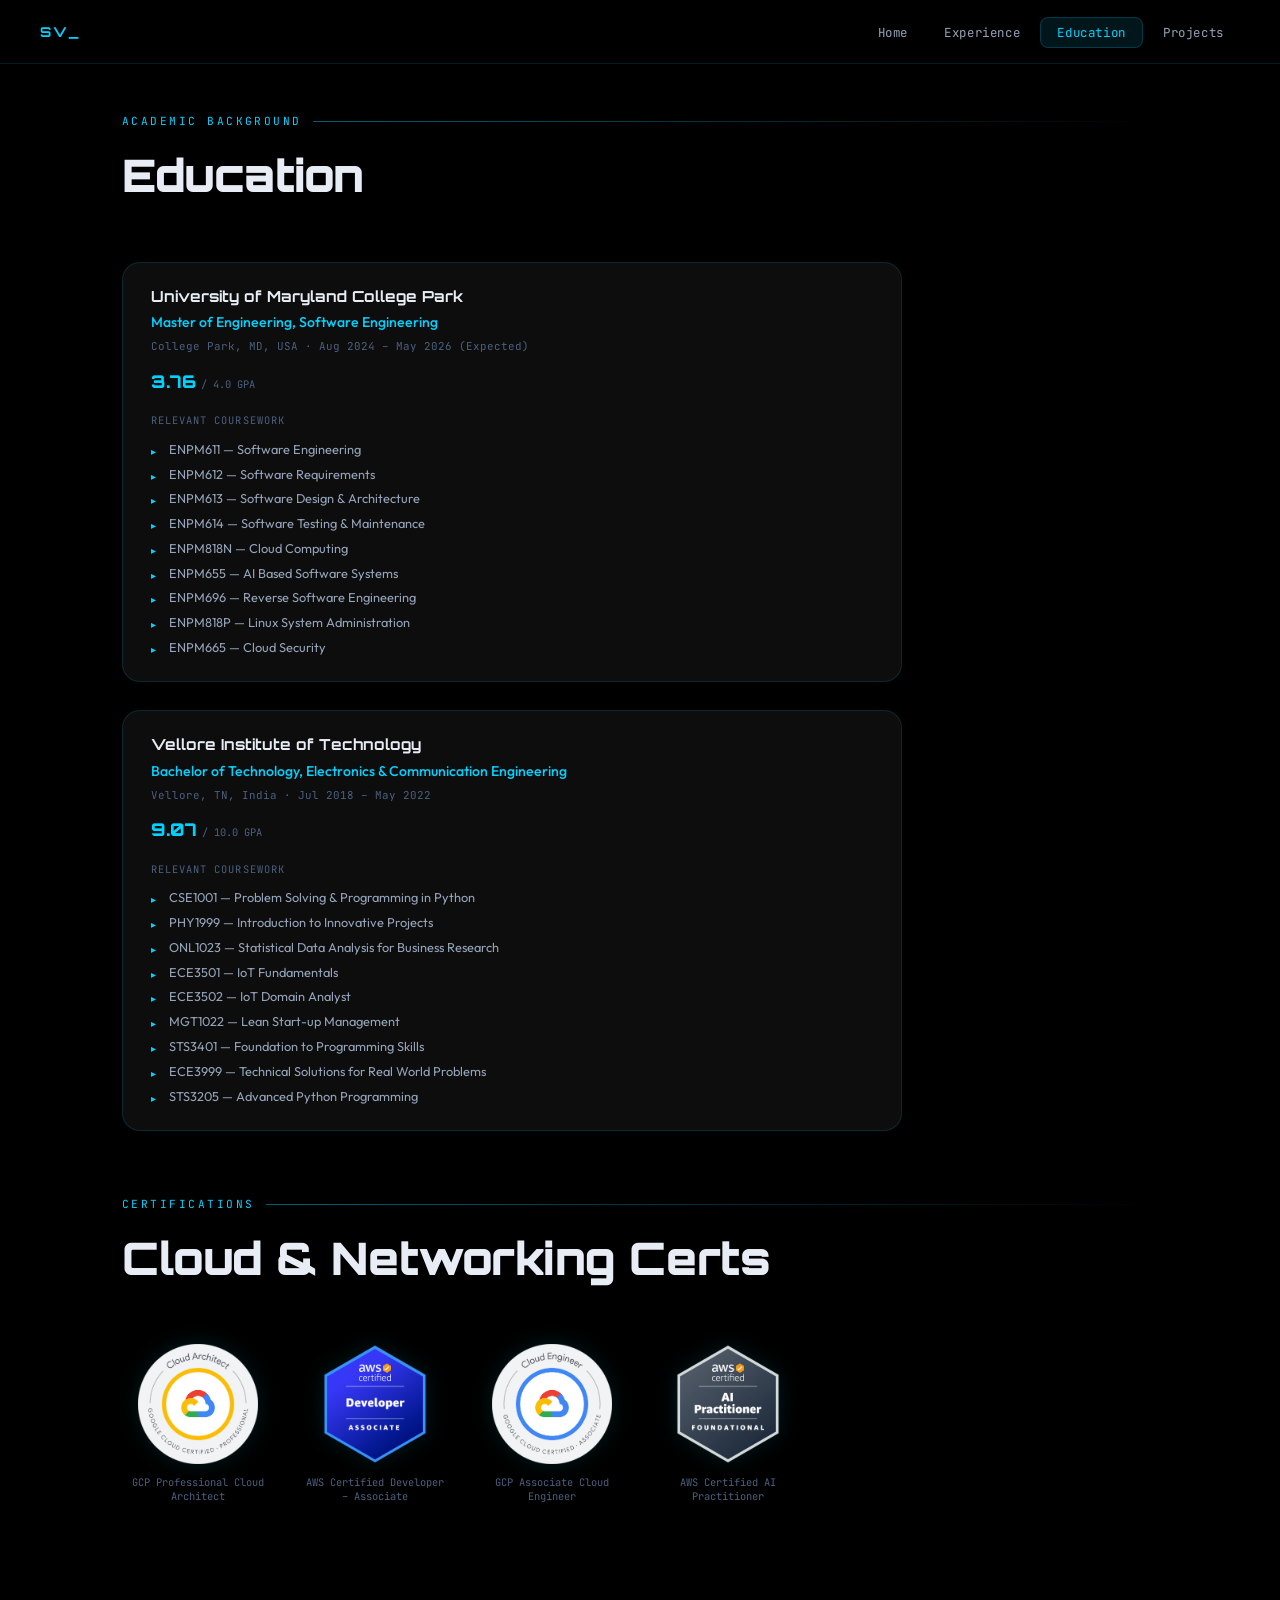
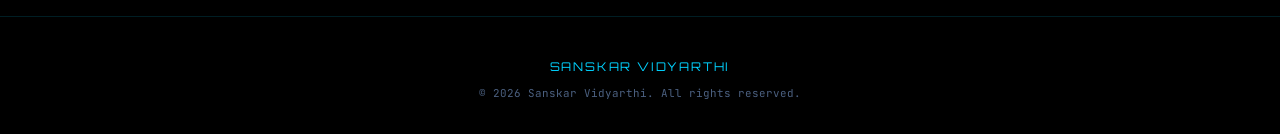
==== commit 08e29a12: "SEO optimizations" ====
--- a/pages/education.html
+++ b/pages/education.html
@@ -1,9 +1,12 @@
-﻿<!DOCTYPE html>
+<!DOCTYPE html>
 <html lang="en">
 <head>
   <meta charset="UTF-8" />
   <meta name="viewport" content="width=device-width, initial-scale=1.0" />
+  <meta name="description" content="Education background and cloud certifications for Sanskar Vidyarthi. M.Eng. Software Engineering at UMD, B.Tech. at VIT, AWS, GCP, and Azure certified." />
   <title>Education — Sanskar Vidyarthi</title>
+  <link rel="preconnect" href="https://fonts.googleapis.com" />
+  <link rel="preconnect" href="https://fonts.gstatic.com" crossorigin />
   <link rel="stylesheet" href="../css/global.css" />
   <link rel="stylesheet" href="../css/experience.css" />
   <style>
@@ -71,6 +74,7 @@
   <a href="projects.html">Projects</a>
 </div>
 
+<main>
 <div class="page-content">
 
   <div class="section-label">academic background</div>
@@ -126,33 +130,35 @@
     <h1 class="page-title">Cloud &amp; Networking Certs</h1>
     <div class="cert-badges-grid">
       <div class="cert-badge-card reveal">
-        <img src="../asset/cert-badges/professional-cloud-architect-certification.png" alt="GCP Professional Cloud Architect" />
+        <img src="../asset/cert-badges/professional-cloud-architect-certification.png" alt="GCP Professional Cloud Architect" width="120" height="120" loading="lazy" />
         <div class="cert-badge-name">GCP Professional Cloud Architect</div>
       </div>
       <div class="cert-badge-card reveal">
-        <img src="../asset/cert-badges/aws-certified-developer-associate.png" alt="AWS Certified Developer – Associate" />
+        <img src="../asset/cert-badges/aws-certified-developer-associate.png" alt="AWS Certified Developer – Associate" width="120" height="120" loading="lazy" />
         <div class="cert-badge-name">AWS Certified Developer – Associate</div>
       </div>
       <div class="cert-badge-card reveal">
-        <img src="../asset/cert-badges/associate-cloud-engineer-certification.png" alt="GCP Associate Cloud Engineer" />
+        <img src="../asset/cert-badges/associate-cloud-engineer-certification.png" alt="GCP Associate Cloud Engineer" width="120" height="120" loading="lazy" />
         <div class="cert-badge-name">GCP Associate Cloud Engineer</div>
       </div>
       <div class="cert-badge-card reveal">
-        <img src="../asset/cert-badges/aws-certified-ai-practitioner.png" alt="AWS Certified AI Practitioner" />
+        <img src="../asset/cert-badges/aws-certified-ai-practitioner.png" alt="AWS Certified AI Practitioner" width="120" height="120" loading="lazy" />
         <div class="cert-badge-name">AWS Certified AI Practitioner</div>
       </div>
       <div class="cert-badge-card reveal">
-        <img src="../asset/cert-badges/microsoft-certified-azure-fundamentals.png" alt="Azure Fundamentals AZ-900" />
+        <img src="../asset/cert-badges/microsoft-certified-azure-fundamentals.png" alt="Azure Fundamentals AZ-900" width="120" height="120" loading="lazy" />
         <div class="cert-badge-name">Azure Fundamentals (AZ-900)</div>
       </div>
       <div class="cert-badge-card reveal">
-        <img src="../asset/cert-badges/cisco-certified-support-technician-networking-ccst-.1.png" alt="Cisco CCST Networking" />
+        <img src="../asset/cert-badges/cisco-certified-support-technician-networking-ccst-.1.png" alt="Cisco CCST Networking" width="120" height="120" loading="lazy" />
         <div class="cert-badge-name">Cisco CCST Networking</div>
       </div>
     </div>
   </div>
 
 </div>
+
+</main>
 
 <footer>
   <div class="footer-name">SANSKAR VIDYARTHI</div>
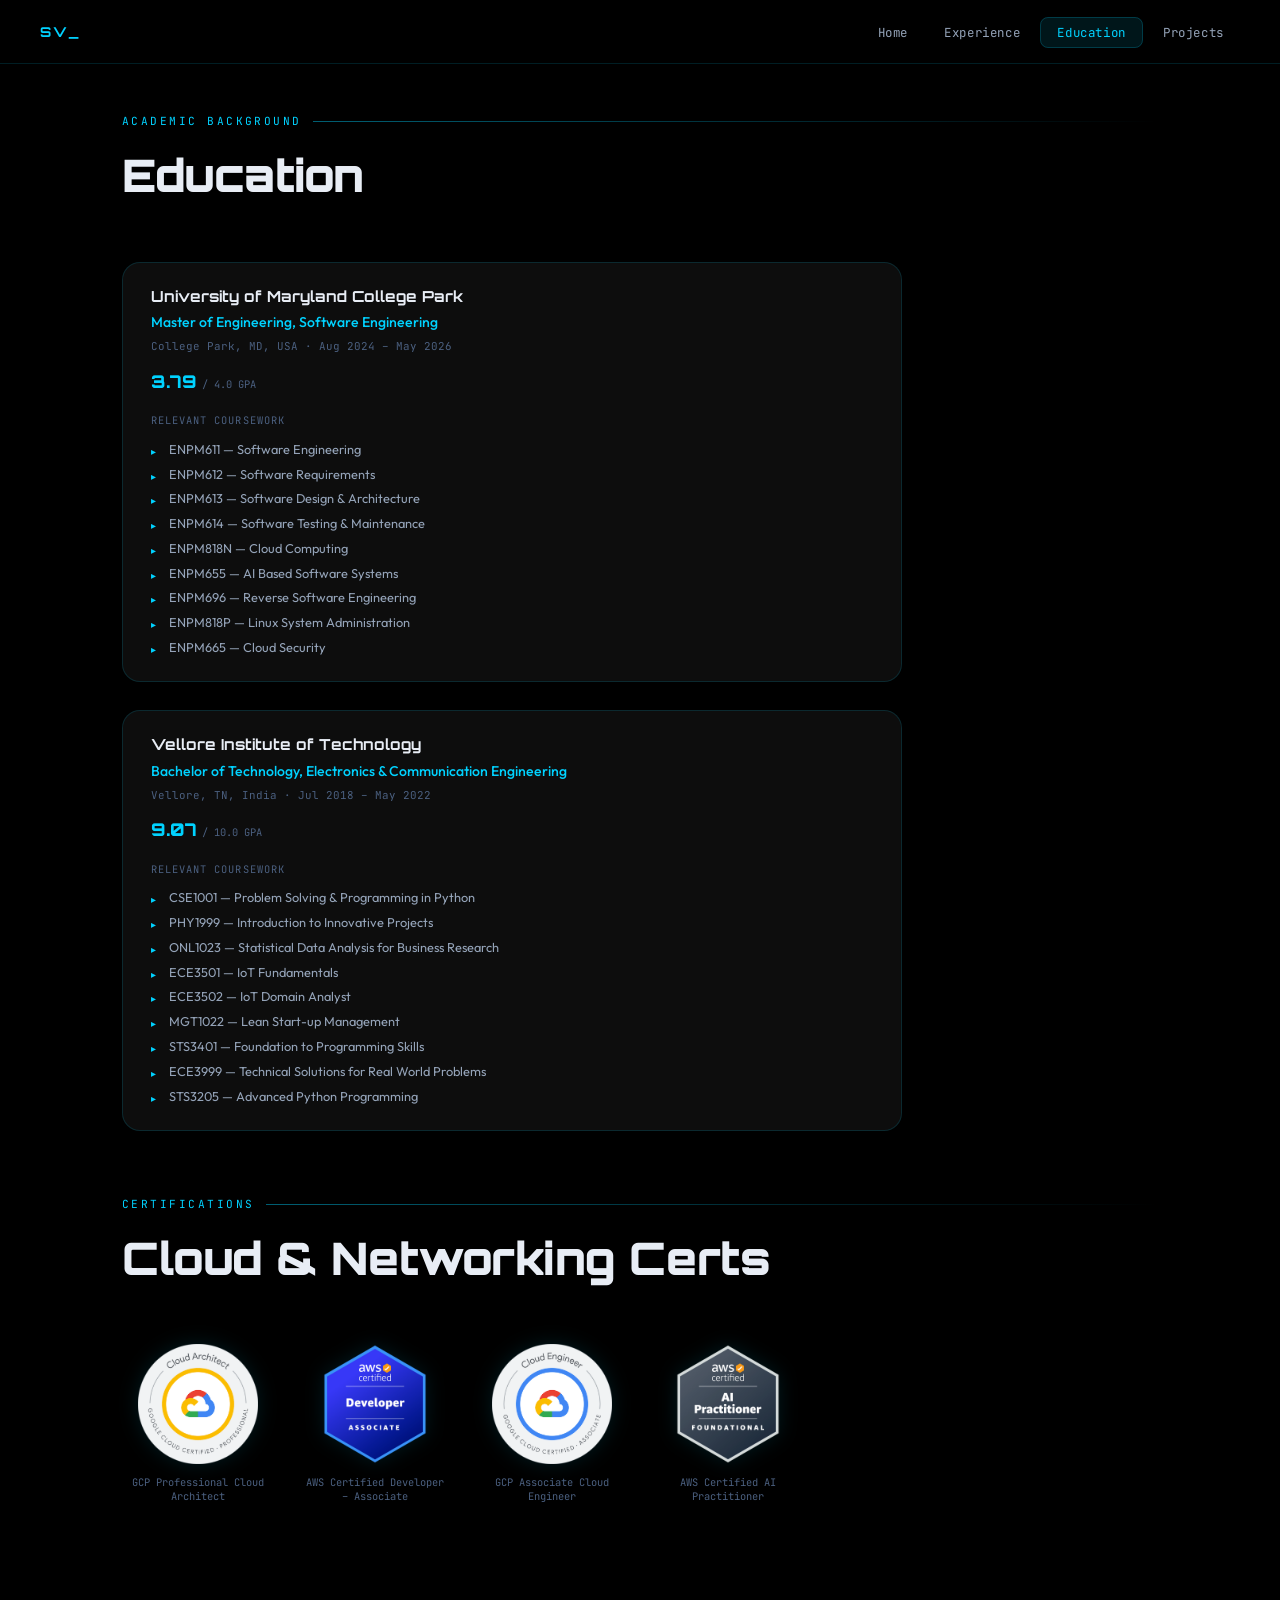
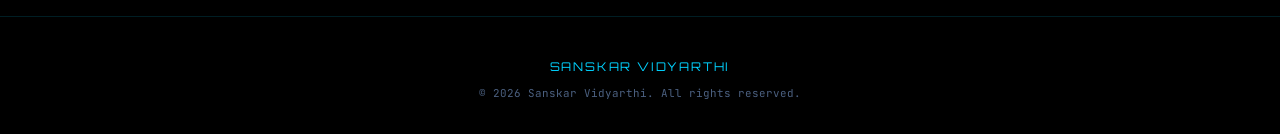
==== commit 563fdd32: "Updated CGPA and graduation" ====
--- a/pages/education.html
+++ b/pages/education.html
@@ -86,8 +86,8 @@
     <div class="dt-edu-card reveal">
       <div class="dt-edu-inst">University of Maryland College Park</div>
       <div class="dt-edu-degree">Master of Engineering, Software Engineering</div>
-      <div class="dt-edu-meta">College Park, MD, USA · Aug 2024 – May 2026 (Expected)</div>
-      <div class="dt-edu-gpa">3.76 <span>/ 4.0 GPA</span></div>
+      <div class="dt-edu-meta">College Park, MD, USA · Aug 2024 – May 2026</div>
+      <div class="dt-edu-gpa">3.79 <span>/ 4.0 GPA</span></div>
       <div class="dt-courses-label">Relevant Coursework</div>
       <ul class="dt-courses-list">
         <li>ENPM611 — Software Engineering</li>
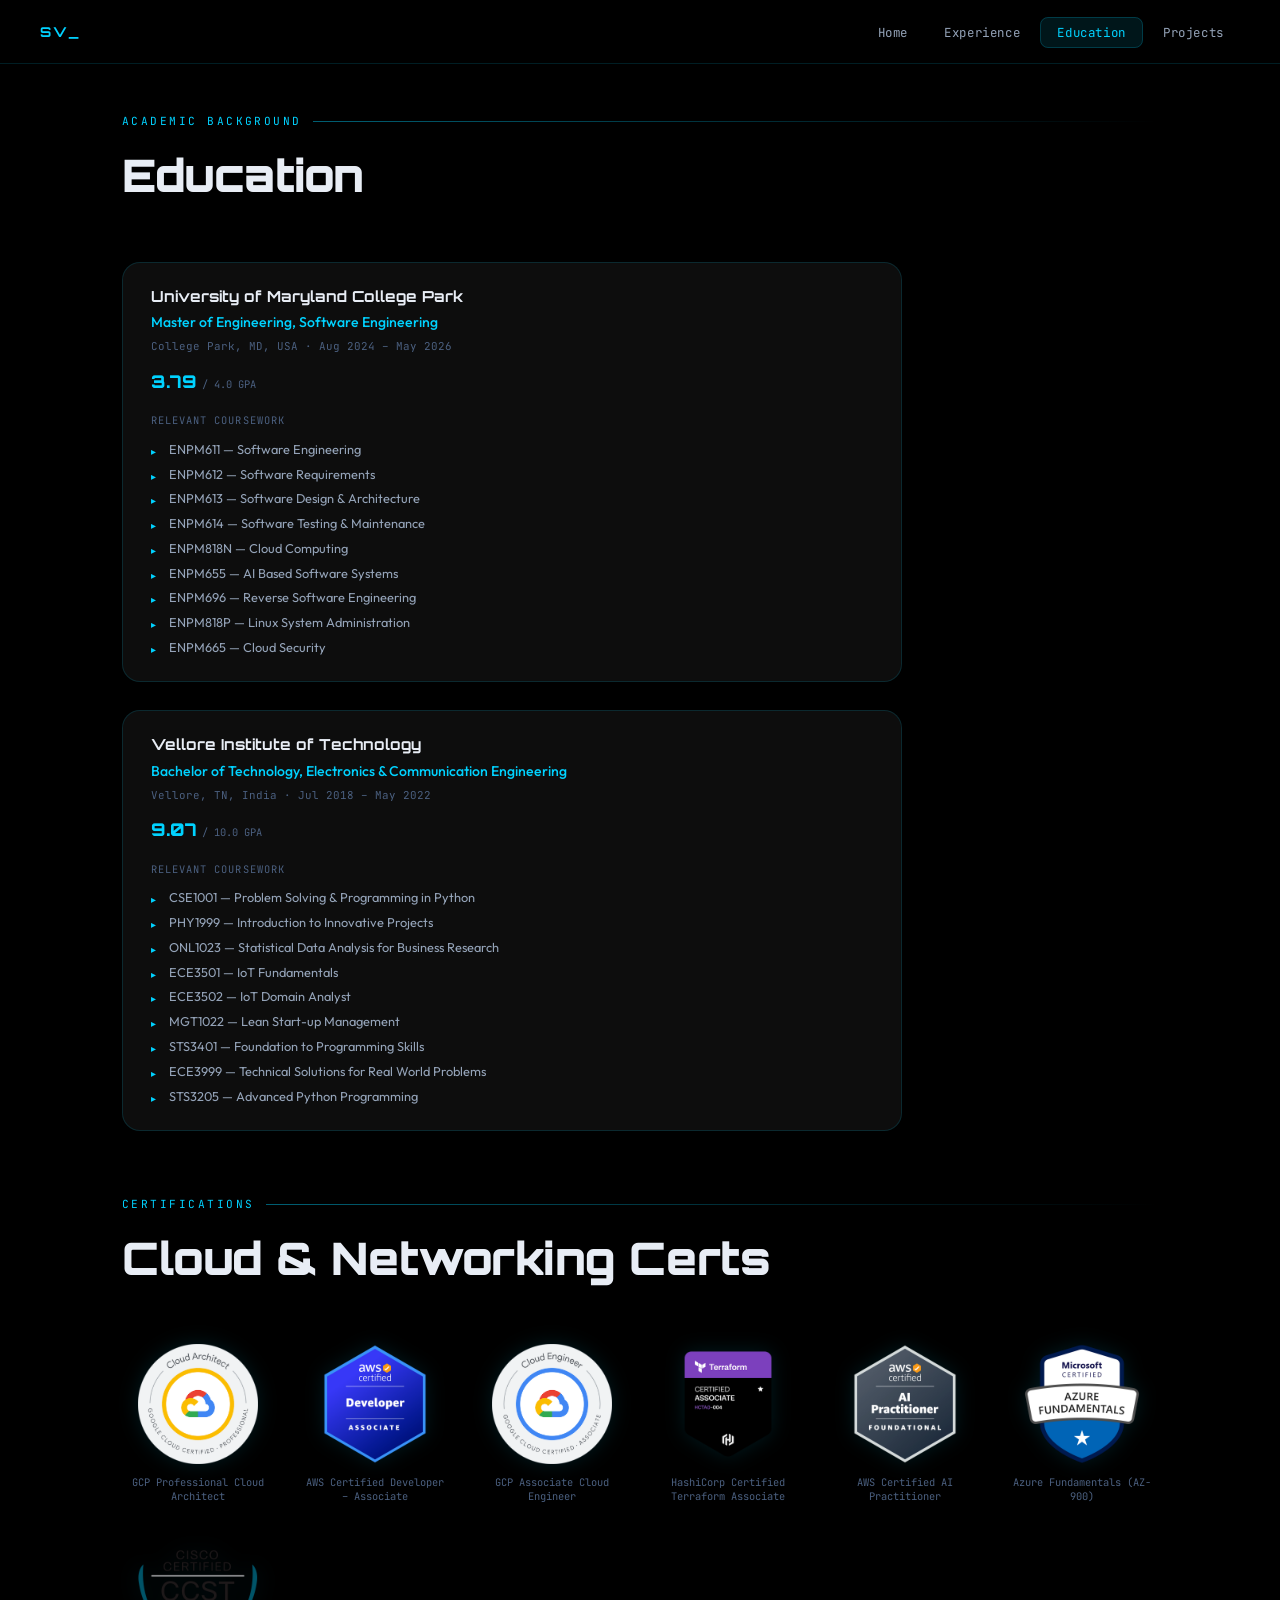
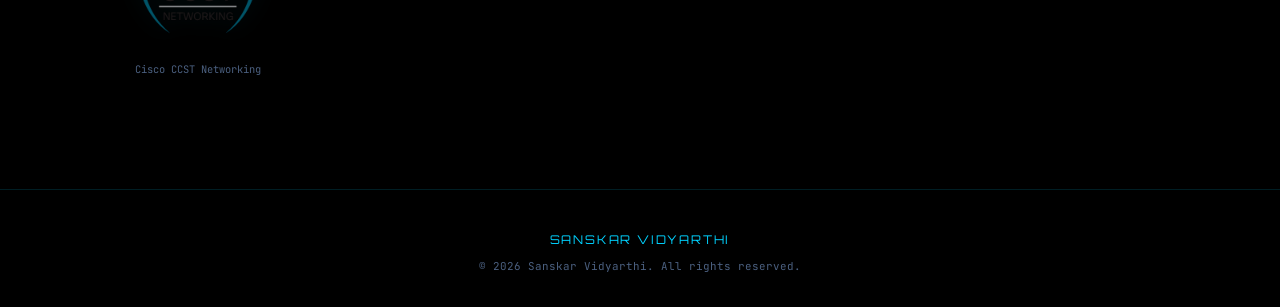
==== commit 400b163c: "Added zeitgeist project and certification badge" ====
--- a/pages/education.html
+++ b/pages/education.html
@@ -142,6 +142,10 @@
         <div class="cert-badge-name">GCP Associate Cloud Engineer</div>
       </div>
       <div class="cert-badge-card reveal">
+        <img src="../asset/cert-badges/hashicorp-certified-terraform-associate-004.png" alt="HashiCorp Certified Terraform Associate" width="120" height="120" loading="lazy" />
+        <div class="cert-badge-name">HashiCorp Certified Terraform Associate</div>
+      </div>
+      <div class="cert-badge-card reveal">
         <img src="../asset/cert-badges/aws-certified-ai-practitioner.png" alt="AWS Certified AI Practitioner" width="120" height="120" loading="lazy" />
         <div class="cert-badge-name">AWS Certified AI Practitioner</div>
       </div>
